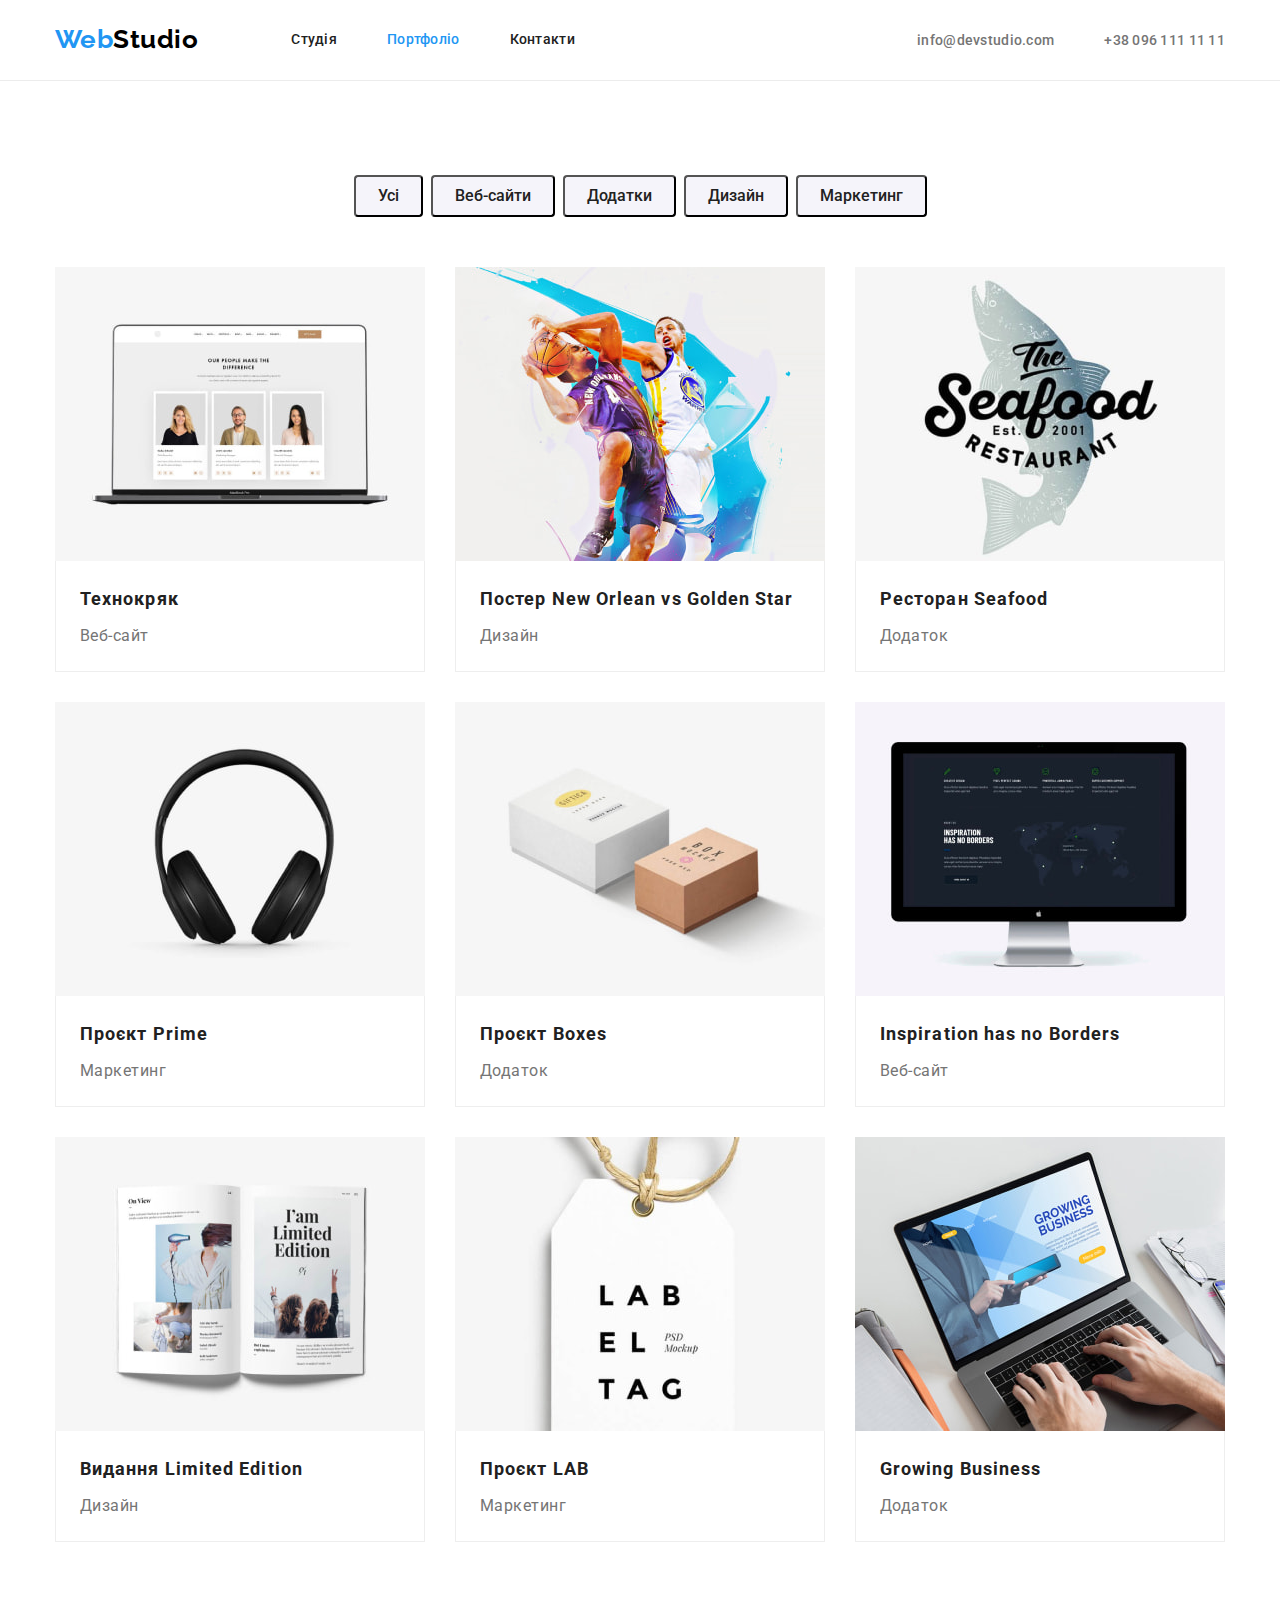
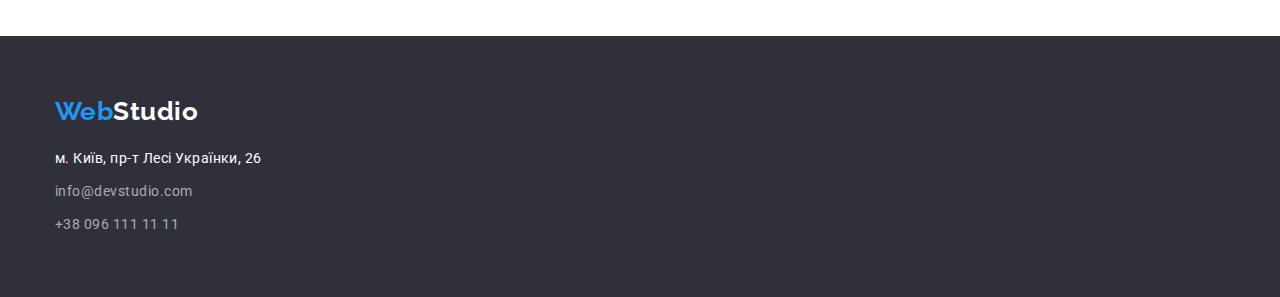
==== portfolio.html @ aef61db9 "Initial commit" ====
<!DOCTYPE html>
<html lang="uk">
<head>
    <meta charset="UTF-8">
    <meta http-equiv="X-UA-Compatible" content="IE=edge">
    <meta name="viewport" content="width=device-width, initial-scale=1.0">
    <title>Портфоліо</title>
    <link href="https://fonts.googleapis.com/css2?family=Raleway:wght@700&family=Roboto:wght@400;500;700;900&display=swap"
        rel="stylesheet">
    <link rel="stylesheet" href="https://cdnjs.cloudflare.com/ajax/libs/modern-normalize/1.1.0/modern-normalize.min.css" />
    <link rel="stylesheet" href="./css/styles.css">
</head>

<body>
    <!-- Шапка -->
    <header>
        <div class="container">
            <div class="header-container">
                <nav class="site-nav">
                    <a class="logo" href="./index.html" > <span class="logo-part">Web</span>Studio</a>

                    <ul class="site-nav-list">
                        <li class="item">
                            <a class="link" href="./index.html">Студія</a>
                        </li>

                        <li class="item">
                            <a class="link current" href="./portfolio.html">Портфоліо</a>
                        </li>

                        <li class="item">
                            <a class="link" href="#">Контакти</a>
                        </li>
                    </ul>
                </nav>

                <ul class="contact-list">
                    <li class="item">
                        <a class="link" href="mailto:info@devstudio.com">info@devstudio.com</a>
                    </li>

                    <li class="item">
                        <a class="link" href="tel:+380961111111">+38 096 111 11 11</a>
                    </li>
                </ul>
            </div> 
        </div>
    </header>

    <main>

        <!-- Портфоліо -->

        <section class="portfolio">

            <div class="container">
                <h1 class="visually-hidden">Проєкти</h1>

                <ul class="filters">
                    <li class="item">
                        <button class="button" type="button">Усі</button>
                    </li>
                    <li class="item">
                        <button class="button" type="button">Веб-сайти</button>
                    </li>
                    <li class="item">
                        <button class="button" type="button">Додатки</button>
                    </li>
                    <li class="item">
                        <button class="button" type="button">Дизайн</button>
                    </li>
                    <li class="item">
                        <button class="button" type="button">Маркетинг</button>
                    </li>
                </ul>

                <ul class="project-list">
                    <li class="card">
                        <a href="">
                            <img src="./images/project1.jpg" alt="сайт відкритий на ноутбуці" width="370">
                            <div class="project-list-border">
                                <h2 class="title">Технокряк</h2>
                                <p class="item">Веб-сайт</p>
                            </div>
                        </a>
                    </li>

                    <li class="card">
                        <a href="">
                            <img src="./images/project2.jpg" alt="баскетбольний постер" width="370">
                            <div class="project-list-border">
                                <h2 class="title">Постер <span lang="en">New Orlean vs Golden Star</span></h2>
                                <p class="item">Дизайн</p>
                            </div>
                        </a>              
                    </li>


                    <li class="card">
                        <a href="">
                            <img src="./images/project3.jpg" alt="логотип ресторану" width="370">
                            <div class="project-list-border">
                                <h2 class="title">Ресторан <span lang="en">Seafood</span></h2>
                                <p class="item">Додаток</p>
                            </div>
                        </a>                    
                    </li>

                    <li class="card">
                        <a href="">
                            <img src="./images/project4.jpg" alt="навушники" width="370">
                            <div class="project-list-border">
                                <h2 class="title">Проєкт <span lang="en">Prime</span></h2>
                                <p class="item">Маркетинг</p>
                            </div>
                        </a>                  
                    </li>

                    <li class="card">
                        <a href="">
                            <img src="./images/project5.jpg" alt="коробочки" width="370">
                            <div class="project-list-border">
                                <h2 class="title">Проєкт <span lang="en">Boxes</span></h2>
                                <p class="item">Додаток</p>
                            </div>
                        </a>                  
                    </li>

                    <li class="card">
                        <a href="">
                            <img src="./images/project6.jpg" alt="монітор" width="370">
                            <div class="project-list-border">
                                <h2 class="title" lang="en">Inspiration has no Borders</h2>
                                <p class="item">Веб-сайт</p>
                            </div>
                        </a>                   
                    </li>

                    <li class="card">
                        <a href="">
                            <img src="./images/project7.jpg" alt="журнал" width="370">
                            <div class="project-list-border">
                                <h2 class="title">Видання <span lang="en">Limited Edition</span></h2>
                                <p class="item">Дизайн</p>
                            </div>
                        </a>                    
                    </li>

                    <li class="card">
                        <a href="">
                            <img src="./images/project8.jpg" alt="бирка" width="370">
                            <div class="project-list-border">
                                <h2 class="title">Проєкт <span lang="en">LAB</span></h2>
                                <p class="item">Маркетинг</p>
                            </div>
                        </a>                  
                    </li>

                    <li class="card">
                        <a href="">
                            <img src="./images/project9.jpg" alt="руки на клавіатурі ноутбука" width="370">
                            <div class="project-list-border">
                                <h2 class="title" lang="en">Growing Business</h2>
                                <p class="item">Додаток</p>
                            </div>
                        </a>                   
                    </li>
                </ul> 
            </div>
        </section>

    </main>

    <!-- Підвал -->
    <footer class="footer">
        <div class="container">
            <a href="./index.html" class="footer-logo"> <span class="logo-part">Web</span>Studio</a>

            <address>
                
                <ul class="address-list">
                    <li class="item">
                        <a class="address" href="https://goo.gl/maps/CPtrU1FHBa2aNyZL9" target="_blank" rel="noopener noreferrer nofollow">м.
                        Київ, пр-т Лесі
                        Українки, 26</a>
                    </li>
                    <li class="item">
                        <a class="link" href="mailto:info@devstudio.com">info@devstudio.com</a>
                    </li>
                    <li class="item">
                        <a class="link" href="tel:+380961111111">+38 096 111 11 11</a>
                    </li>
                </ul>
            </address>
        </div>
    </footer>
</body>
</html>
---- css/styles.css ----
:root {
    --primary-text-color: #212121;
    --secondary-text-color: #757575;
    --accent-color: #2196F3;
    --white-color: #FFFFFF;
    --secondary-bcg-color: #2F303A;
    --portfolio-btn-bcg-color: #F5F4FA;
    --logo-black-color: #000000;
    --footer-link-color: rgba(255, 255, 255, 0.6);
    --stroke-color: #ECECEC;
    --cards-stroke-color: #EEEEEE;
    
}

.container {
    margin-left: auto;
    margin-right: auto;
    width: 1200px;
    padding-left: 15px;
    padding-right: 15px;

    /* outline: 2px solid teal; */
}

body {
    background-color: var(--white-color);
    color: var(--primary-text-color);

    font-family: 'Roboto', sans-serif;
    letter-spacing: 0.03em;

}
 ul {
    list-style: none;

    padding: 0;
    margin: 0;
 }

 a {
    text-decoration: none;
 }

 img {
    display: block;
    max-width: 100%;
    height: auto;
 }


 p {
    color: var(--secondary-text-color);
 }

 .section {
    padding-top: 94px;
    padding-bottom: 94px;
 }

 .visually-hidden {
    position: absolute;
    white-space: nowrap;
    width: 1px;
    height: 1px;
    overflow: hidden;
    border: 0;
    padding: 0;
    clip: rect(0 0 0 0);
    clip-path: inset(50%);
    margin: -1px;
}

 /* Шапка ----------------------------------------------------------------------------------------------------------------*/

 header {
    border-bottom: 1px solid var(--stroke-color);
 }

 .header-container {
    display: flex;
    align-items: center;
 }

 /* Логотип ---------------------------------------*/

.logo {
    padding-top: 24px;
    padding-bottom: 24px;

    color: var(--logo-black-color);

    font-family: 'Raleway';
    font-weight: 700;
    font-size: 26px;
    line-height: 1.2;   
}
.logo-part {
    color: var(--accent-color);
}

/* Навігація --------------------------------------*/

.site-nav {
    display: flex;
    align-items: center;
}

.site-nav-list {
    display: flex;
    margin-left: 93px;
}

.site-nav-list .item:not(:last-child) {
    margin-right: 50px;
}

.site-nav-list .link {
    display: block;
    padding-top: 32px;
    padding-bottom: 32px;

    color: var(--primary-text-color);

    font-weight: 500;
    font-size: 14px;
    line-height: 1.14;
    letter-spacing: 0.02em;
}

.site-nav-list .link:hover,
.site-nav-list .link:focus {
    color: var(--accent-color);
}

.site-nav-list .link.current {
    color: var(--accent-color);
}

/* Пошта і телефон ---------------------------------*/

.contact-list {
    display: flex;
    margin-left: auto;
}

.contact-list .item + .item {
    margin-left: 50px;
}

.contact-list .link {   
    padding-top: 32px;
    padding-bottom: 32px;

    color: var(--secondary-text-color);

    font-weight: 500;
    font-size: 14px;
    line-height: 1,14;
    letter-spacing: 0.02em;
}

.contact-list .link:hover,
.contact-list .link:focus {
    color: var(--accent-color);
}


/* Герой -----------------------------------------------------------------------------------------------------------------------*/

.hero-section {
    padding-top: 200px;
    padding-bottom: 200px;
    margin: 0 auto;

    background-color: var(--secondary-bcg-color);

    text-align: center;
}

.hero-container {
    display: flex;
    flex-direction: column;
    justify-content: center;
    gap: 30px;
}

.hero-title {
    display: flex;
    align-self: center;
    text-align: center;
    
    max-width: 696px;
    margin-top: 0;
    margin-bottom: 0;

    color: var(--white-color);

    font-weight: 900;
    font-size: 44px;
    line-height: 1.36;
    letter-spacing: 0.06em;

    text-transform: uppercase;
    
}

/* Кнопка-------------------------------------- */

.hero-button {
    display: flex;
    display: inline-block;
    align-self: center;
    text-align: center;
    padding: 10px 32px;
    min-width: 216px;

    background-color: var(--accent-color);
    color: var(--white-color);

    font-family: inherit;
    font-weight: 700;
    font-size: 16px;
    line-height: 1.88;
    letter-spacing: 0.06em;

    border: none;
    border-radius: 4px;

    box-shadow: 0px 4px 4px rgba(0, 0, 0, 0.15);
    
}

/* Особливості ----------------------------------------------------------------------------------------------------------------- */

.features-list {
    display: flex;
}

.features-list .item {
    width: 270px;
}

.features-list .item:not(:last-child) {
    margin-right: 30px;
}

.features-list .title {
    margin-top: 0;
    margin-bottom: 10px;

    font-weight: 700;
    font-size: 14px;
    line-height: 1.14;

    text-transform: uppercase;
   
}

.features-list .text {
    margin-top: 0;
    margin-bottom: 0;

    font-size: 14px;
    line-height: 1.71;
}

.team-member {
    padding-top: 30px;
    padding-bottom: 30px;
}

/* Чим ми займаємось------------------------------------------------------------------------------------------------------------ */
.our-job-section {
    padding-top: 0;
    padding-bottom: 94px;
}

.our-job-title {
    text-align: center;
    margin-top: 0;
    margin-bottom: 50px;

    font-weight: 700;
    font-size: 36px;
    line-height: 1.17;
    
}

.our-job-list {
    display: flex;
    justify-content: center;
}

.our-job-list .item:not(:last-child) {
    margin-right: 30px;
}

/* Наша команда ---------------------------------------------------------------------------------------------------------------- */

.team-section {
    background-color: var(--portfolio-btn-bcg-color);
}

.team-title {
    text-align: center;
    margin-top: 0;
    margin-bottom: 50px;

    font-weight: 700;
    font-size: 36px;
    line-height: 1.17;
    
}

.team-list {
    display: flex;
    justify-content: center;
}

.team-list .item:not(:last-child) {
    margin-right: 30px;
}

.team-list .item {
    background-color: var(--white-color);

    box-shadow: 0px 1px 3px rgba(0, 0, 0, 0.12), 0px 1px 1px rgba(0, 0, 0, 0.14), 0px 2px 1px rgba(0, 0, 0, 0.2);
    border-radius: 0px 0px 4px 4px;
}

/* .team-list img {
    margin-bottom: 30px;
} */

.team-list .name {
    text-align: center;
    margin-top: 0;
    margin-bottom: 10px;

    font-weight: 500;
    font-size: 16px;
    line-height: 1.19;
    
}

.team-list .position {
    text-align: center;
    margin-top: 0;
    margin-bottom: 0;

    font-size: 16px;
    line-height: 1.19;
    
}

/* Підвал -----------------------------------------------------------------------------------------------------------------------*/

.footer {
    padding-top: 60px;
    padding-bottom: 60px;

    background-color: var(--secondary-bcg-color);
}

.footer-logo {
    display: inline-block;
    margin-bottom: 20px;

    color: var(--white-color);

    font-family: 'Raleway';
    font-weight: 700;
    font-size: 26px;
    line-height: 1.2;  
}

.address-list .item:not(:last-child) {
    margin-bottom: 9px;
}

.footer .address {
    display: inline-block;

    color: var(--white-color);

    font-style: normal;
    font-weight: 400;
    font-size: 14px;
    line-height: 1.71;
}

.footer .address:hover,
.footer .address:focus {
    color: var(--accent-color);
}

.footer .link {
    color: var(--footer-link-color);

    font-style: normal;
    font-weight: 400;
    font-size: 14px;
    line-height: 1.71;
}

.footer .link:hover,
.footer .link:focus {
    color: var(--accent-color);
}

/* Сторінка Портфоліо************************************************************************************************************* */

.portfolio {
    padding-top: 94px;
    padding-bottom: 94px;
}

/* Кнопки-------------------------------------------- */

.filters {
    display: flex;
    justify-content: center;
    margin-bottom: 50px;
}

.filters .button {
    text-align: center;
    padding: 6px 22px;

    background-color: var(--portfolio-btn-bcg-color);
    color: var(--primary-text-color);

    font-family: inherit;
    font-weight: 500;
    font-size: 16px;
    line-height: 1.62;
    
    border-radius: 4px;
    cursor: pointer;
}

.filters .item:not(:last-child) {
    margin-right: 8px;
}

.filters .button:hover,
.filters .button:focus {
    background-color: var(--accent-color);
    color: var(--white-color);
}

/* Проєкти ------------------------------------------ */

.project-list {
    display: flex;
    flex-wrap: wrap;
    gap: 30px;
}

.project-list .title {
    margin-top: 0;
    margin-bottom: 4px;
    
    color: var(--primary-text-color);

    font-weight: 700;
    font-size: 18px;
    line-height: 2;
    letter-spacing: 0.06em;
}

.project-list .card {

    flex-basis: calc((100% - 60px) / 3);
    
    width: 33.3333%;
    line-height: 1.88;
}



.project-list-border {
    box-sizing: border-box;
    padding-top: 20px;
    padding-bottom: 20px;
    padding-left: 24px;
    padding-right: 24px;

    width: 370px;

    border-bottom: 1px solid var(--cards-stroke-color);
    border-left: 1px solid var(--cards-stroke-color);
    border-right: 1px solid var(--cards-stroke-color);
}

.project-list-border .item {
    margin-top: 0;
    margin-bottom: 0;
}
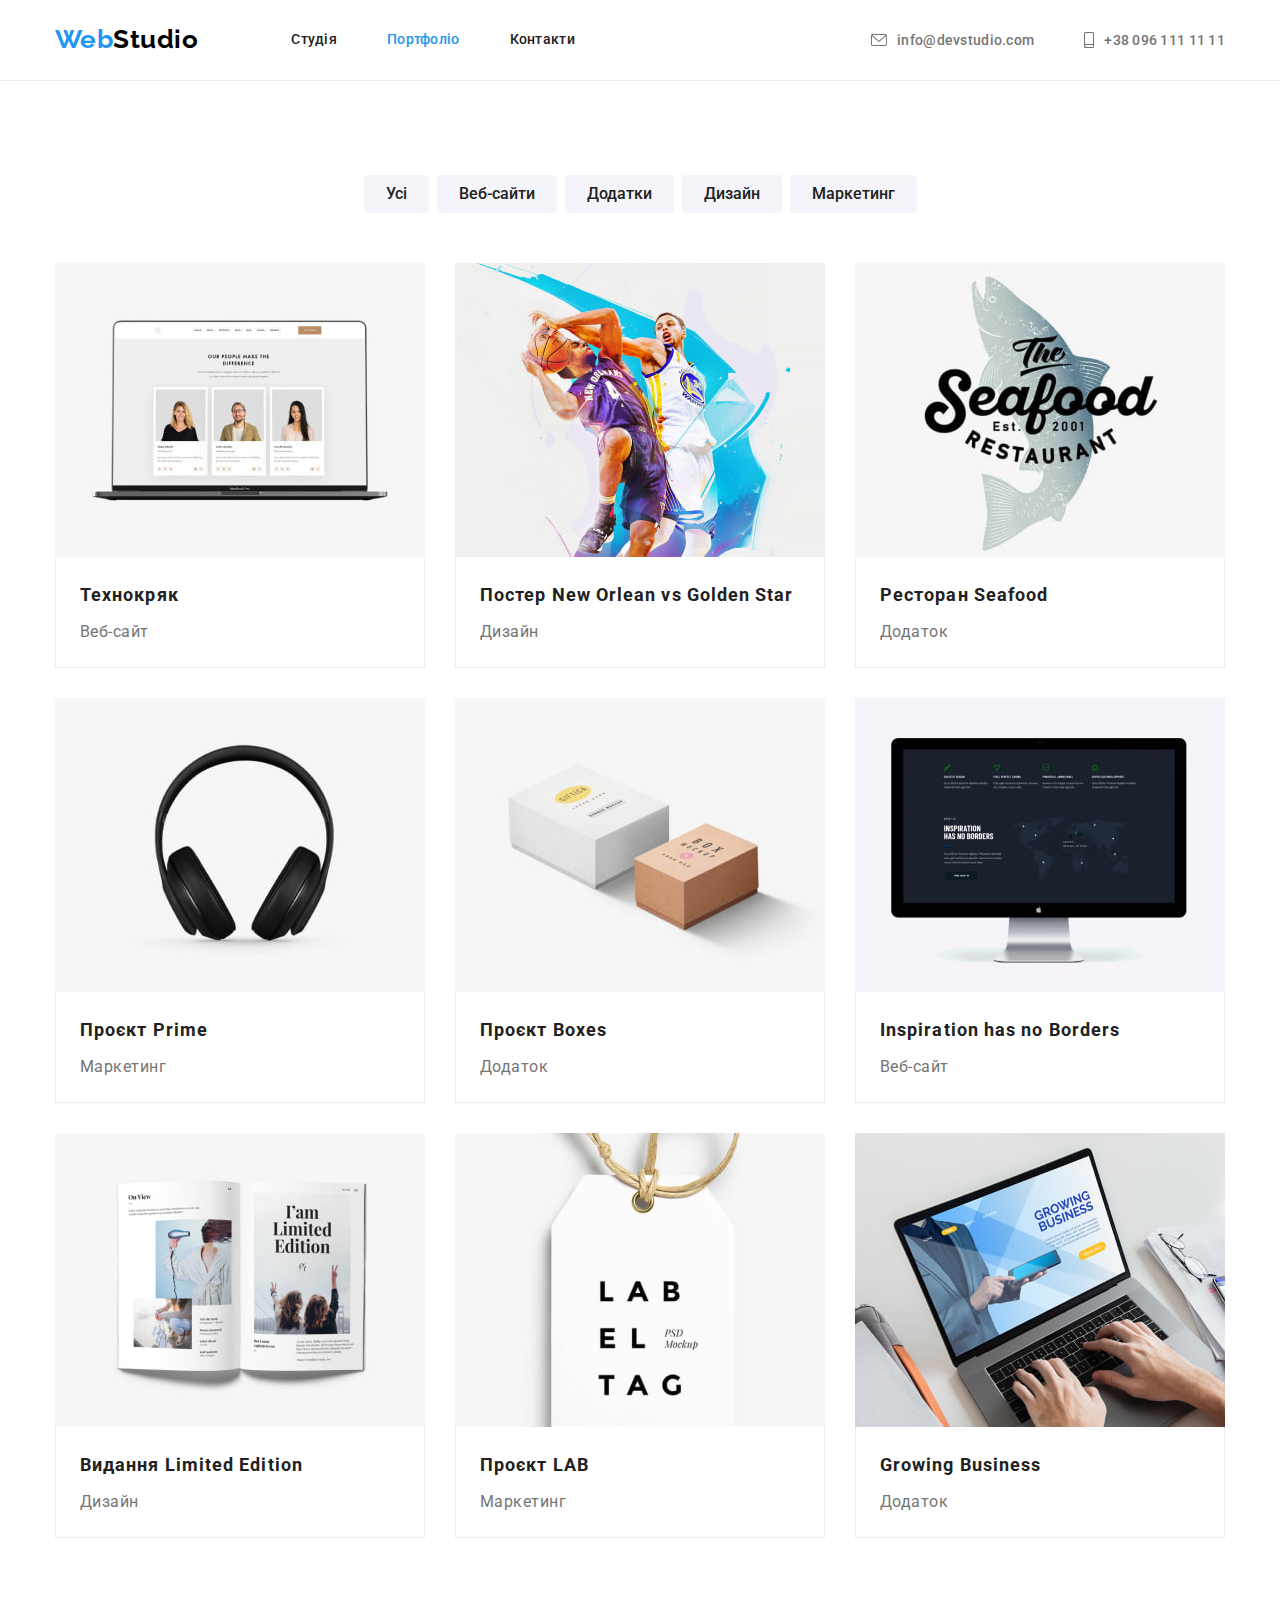
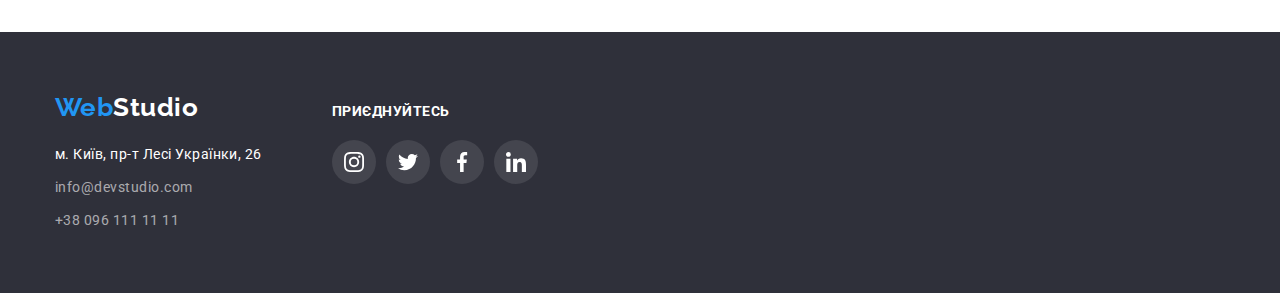
==== commit 67adb2bf: "додає іконки в футер і секцію Клієнти" ====
--- a/portfolio.html
+++ b/portfolio.html
@@ -35,14 +35,24 @@
                 </nav>
 
                 <ul class="contact-list">
-                    <li class="item">
-                        <a class="link" href="mailto:info@devstudio.com">info@devstudio.com</a>
-                    </li>
-
-                    <li class="item">
-                        <a class="link" href="tel:+380961111111">+38 096 111 11 11</a>
-                    </li>
-                </ul>
+                <li class="item">
+                    <a class="link" href="mailto:info@devstudio.com">
+                        <svg class="envelope-icon" width="16" height="12">
+                            <use href="./images/icons.svg#icon-envelope"></use>
+                        </svg>
+                        info@devstudio.com
+                    </a>
+                </li>
+
+                <li class="item">
+                    <a class="link" href="tel:+380961111111">
+                        <svg class="smartphone-icon" width="10" height="16">
+                            <use href="./images/icons.svg#icon-smartphone"></use>
+                        </svg>
+                        +38 096 111 11 11
+                    </a>
+                </li>
+            </ul>
             </div> 
         </div>
     </header>
@@ -173,25 +183,60 @@
 
     <!-- Підвал -->
     <footer class="footer">
-        <div class="container">
-            <a href="./index.html" class="footer-logo"> <span class="logo-part">Web</span>Studio</a>
-
-            <address>
-                
-                <ul class="address-list">
-                    <li class="item">
-                        <a class="address" href="https://goo.gl/maps/CPtrU1FHBa2aNyZL9" target="_blank" rel="noopener noreferrer nofollow">м.
-                        Київ, пр-т Лесі
-                        Українки, 26</a>
-                    </li>
-                    <li class="item">
-                        <a class="link" href="mailto:info@devstudio.com">info@devstudio.com</a>
-                    </li>
-                    <li class="item">
-                        <a class="link" href="tel:+380961111111">+38 096 111 11 11</a>
-                    </li>
-                </ul>
-            </address>
+        <div class="container footer-container">
+            <div class="footer-address">
+                <a href="./index.html" class="footer-logo"> <span class="logo-part">Web</span>Studio</a>
+
+                <address>
+                    
+                    <ul class="address-list">
+                        <li class="item">
+                            <a class="address" href="https://goo.gl/maps/CPtrU1FHBa2aNyZL9" target="_blank" rel="noopener noreferrer nofollow">м.
+                            Київ, пр-т Лесі
+                            Українки, 26</a>
+                        </li>
+                        <li class="item">
+                            <a class="link" href="mailto:info@devstudio.com">info@devstudio.com</a>
+                        </li>
+                        <li class="item">
+                            <a class="link" href="tel:+380961111111">+38 096 111 11 11</a>
+                        </li>
+                    </ul>
+                </address>
+            </div>
+            <div class="join-us">
+                <h3  class="join-us-title">Приєднуйтесь</h3>
+                <ul class="join-social-links">
+                                    <li class="list-item">
+                                        <a class="link" href="#">
+                                            <svg width="20" height="20">
+                                                <use href="./images/icons.svg#icon-instagram"></use>
+                                            </svg>
+                                        </a>
+                                    </li>
+                                    <li class="list-item">
+                                        <a class="link" href="#">
+                                            <svg width="20" height="20">
+                                                <use href="./images/icons.svg#icon-twitter"></use>
+                                            </svg>
+                                        </a>
+                                    </li>
+                                    <li class="list-item">
+                                        <a class="link" href="#">
+                                            <svg width="20" height="20">
+                                                <use href="./images/icons.svg#icon-facebook"></use>
+                                            </svg>
+                                        </a>
+                                    </li>
+                                    <li class="list-item">
+                                        <a class="link" href="#">
+                                            <svg width="20" height="20">
+                                                <use href="./images/icons.svg#icon-linkedin"></use>
+                                            </svg>
+                                        </a>
+                                    </li>
+                                </ul>
+            </div>
         </div>
     </footer>
 </body>
--- a/css/styles.css
+++ b/css/styles.css
@@ -9,7 +9,8 @@
     --footer-link-color: rgba(255, 255, 255, 0.6);
     --stroke-color: #ECECEC;
     --cards-stroke-color: #EEEEEE;
-    
+    --icon-link-color: #AFB1B8;
+    --footer-icon-bg-color: rgba(255, 255, 255, 0.1);
 }
 
 .container {
@@ -23,6 +24,8 @@
 }
 
 body {
+    max-width: 1600px;
+    
     background-color: var(--white-color);
     color: var(--primary-text-color);
 
@@ -140,14 +143,18 @@
 
 .contact-list {
     display: flex;
+    align-items: center;
     margin-left: auto;
 }
+
 
 .contact-list .item + .item {
     margin-left: 50px;
 }
 
 .contact-list .link {   
+    display: flex;
+    align-items: center;
     padding-top: 32px;
     padding-bottom: 32px;
 
@@ -164,15 +171,35 @@
     color: var(--accent-color);
 }
 
+.envelope-icon,
+.smartphone-icon {
+    margin-right: 10px;
+
+    fill: var(--secondary-text-color);
+}
+
+.envelope-icon:hover,
+.envelope-icon:focus,
+.smartphone-icon:hover,
+.smartphone-icon:focus {
+    fill: var(--accent-color);
+}
+
 
 /* Герой -----------------------------------------------------------------------------------------------------------------------*/
 
 .hero-section {
+    max-width: 1600px;
+    min-height: 600px;
     padding-top: 200px;
     padding-bottom: 200px;
     margin: 0 auto;
 
     background-color: var(--secondary-bcg-color);
+    background-image: url(../images/bcgimage.jpg);
+    background-repeat: no-repeat;
+    background-position: center;
+    background-size: cover;
 
     text-align: center;
 }
@@ -236,13 +263,44 @@
     display: flex;
 }
 
+.features-list .icon {
+    display: flex;
+    justify-content: center;
+    align-items: center;
+
+    margin-bottom: 30px;
+
+    width: 270px;
+    height: 120px;
+
+    background: var(--portfolio-btn-bcg-color);
+    border-radius: 4px;
+    
+}
+
 .features-list .item {
+    
     width: 270px;
 }
 
 .features-list .item:not(:last-child) {
     margin-right: 30px;
 }
+
+
+
+/* .features-list .item::before {
+    content: "";
+    display: block;
+    margin-bottom: 30px;
+    height: 120px;
+
+    background-size: contain;
+    background-repeat: no-repeat;
+    background-color: var(--portfolio-btn-bcg-color);
+    
+
+} */
 
 .features-list .title {
     margin-top: 0;
@@ -346,11 +404,90 @@
 .team-list .position {
     text-align: center;
     margin-top: 0;
-    margin-bottom: 0;
+    margin-bottom: 16px;
 
     font-size: 16px;
     line-height: 1.19;
     
+}
+
+.social-links {
+    display: flex;
+    align-items: center;
+    gap: 10px;
+    padding-right: 32px;
+    padding-left: 32px;
+}
+
+.social-links .list-item {
+    width: 44px;
+    height: 44px;
+    border-radius: 50%;
+}
+
+.social-links .list-item:hover,
+.social-links .list-item:focus {
+    background-color: var(--accent-color);
+}
+
+.social-links .link {
+    display: flex;
+    align-items: center;
+    justify-content: center;
+    width: 100%;
+    height: 100%;
+
+    fill: var(--icon-link-color);
+}
+
+.social-links .link:hover,
+.social-links .link:focus {
+    fill: var(--white-color);
+}
+
+/* Постійні клієнти------------------------------------------------------------------------------------------------------------ */
+
+.clients-section {
+    padding-top: 94px;
+    padding-bottom: 94px;
+}
+
+
+.clients-title {
+    margin-top: 0;
+    margin-bottom: 50px;
+
+    font-weight: 700;
+    font-size: 36px;
+    line-height: 1.17;
+    text-align: center;
+}
+
+.clients-list {
+    display: flex;
+    gap: 30px;
+    
+}
+
+.clients-link {
+    box-sizing: border-box;
+    display: flex;
+    justify-content: center;
+    align-items: center;
+
+    width: 170px;
+    height: 92px;
+
+    fill: var(--icon-link-color);
+
+    border: 1px solid var(--icon-link-color);
+    border-radius: 4px;
+}
+
+.clients-link:hover,
+.clients-link:focus {
+    fill: var(--accent-color);
+    border: 1px solid var(--accent-color);
 }
 
 /* Підвал -----------------------------------------------------------------------------------------------------------------------*/
@@ -360,6 +497,12 @@
     padding-bottom: 60px;
 
     background-color: var(--secondary-bcg-color);
+}
+
+.footer-container {
+    display: flex;
+    align-items: baseline;
+    gap: 70px;
 }
 
 .footer-logo {
@@ -408,6 +551,52 @@
     color: var(--accent-color);
 }
 
+.join-us-title {
+    
+    margin-top: 0;
+    margin-bottom: 20px;
+
+    font-weight: 700;
+    font-size: 14px;
+    line-height: 1.14;
+    text-transform: uppercase;
+
+    color: var(--white-color)
+}
+
+.join-social-links {
+    display: flex;
+    gap: 10px;
+}
+
+.join-social-links .list-item {
+    width: 44px;
+    height: 44px;
+    border-radius: 50%;
+
+    background-color: var(--footer-icon-bg-color);
+}
+
+.join-social-links .list-item:hover,
+.join-social-links .list-item:focus {
+    background-color: var(--accent-color);
+}
+
+.join-social-links .link {
+    display: flex;
+    align-items: center;
+    justify-content: center;
+    width: 100%;
+    height: 100%;
+
+    fill: var(--white-color);
+}
+
+.join-social-links .link:hover,
+.join-social-links .link:focus {
+    fill: var(--white-color);
+}
+
 /* Сторінка Портфоліо************************************************************************************************************* */
 
 .portfolio {
@@ -435,6 +624,7 @@
     font-size: 16px;
     line-height: 1.62;
     
+    border: transparent;
     border-radius: 4px;
     cursor: pointer;
 }
@@ -447,6 +637,7 @@
 .filters .button:focus {
     background-color: var(--accent-color);
     color: var(--white-color);
+    box-shadow: 0px 3px 1px rgba(0, 0, 0, 0.1), 0px 1px 2px rgba(0, 0, 0, 0.08), 0px 2px 2px rgba(0, 0, 0, 0.12);
 }
 
 /* Проєкти ------------------------------------------ */
@@ -475,6 +666,11 @@
     
     width: 33.3333%;
     line-height: 1.88;
+}
+
+.project-list .card:hover,
+.project-list .card:focus {
+    box-shadow: 0px 1px 1px rgba(0, 0, 0, 0.12), 0px 4px 4px rgba(0, 0, 0, 0.06), 1px 4px 6px rgba(0, 0, 0, 0.16);
 }
 
 
